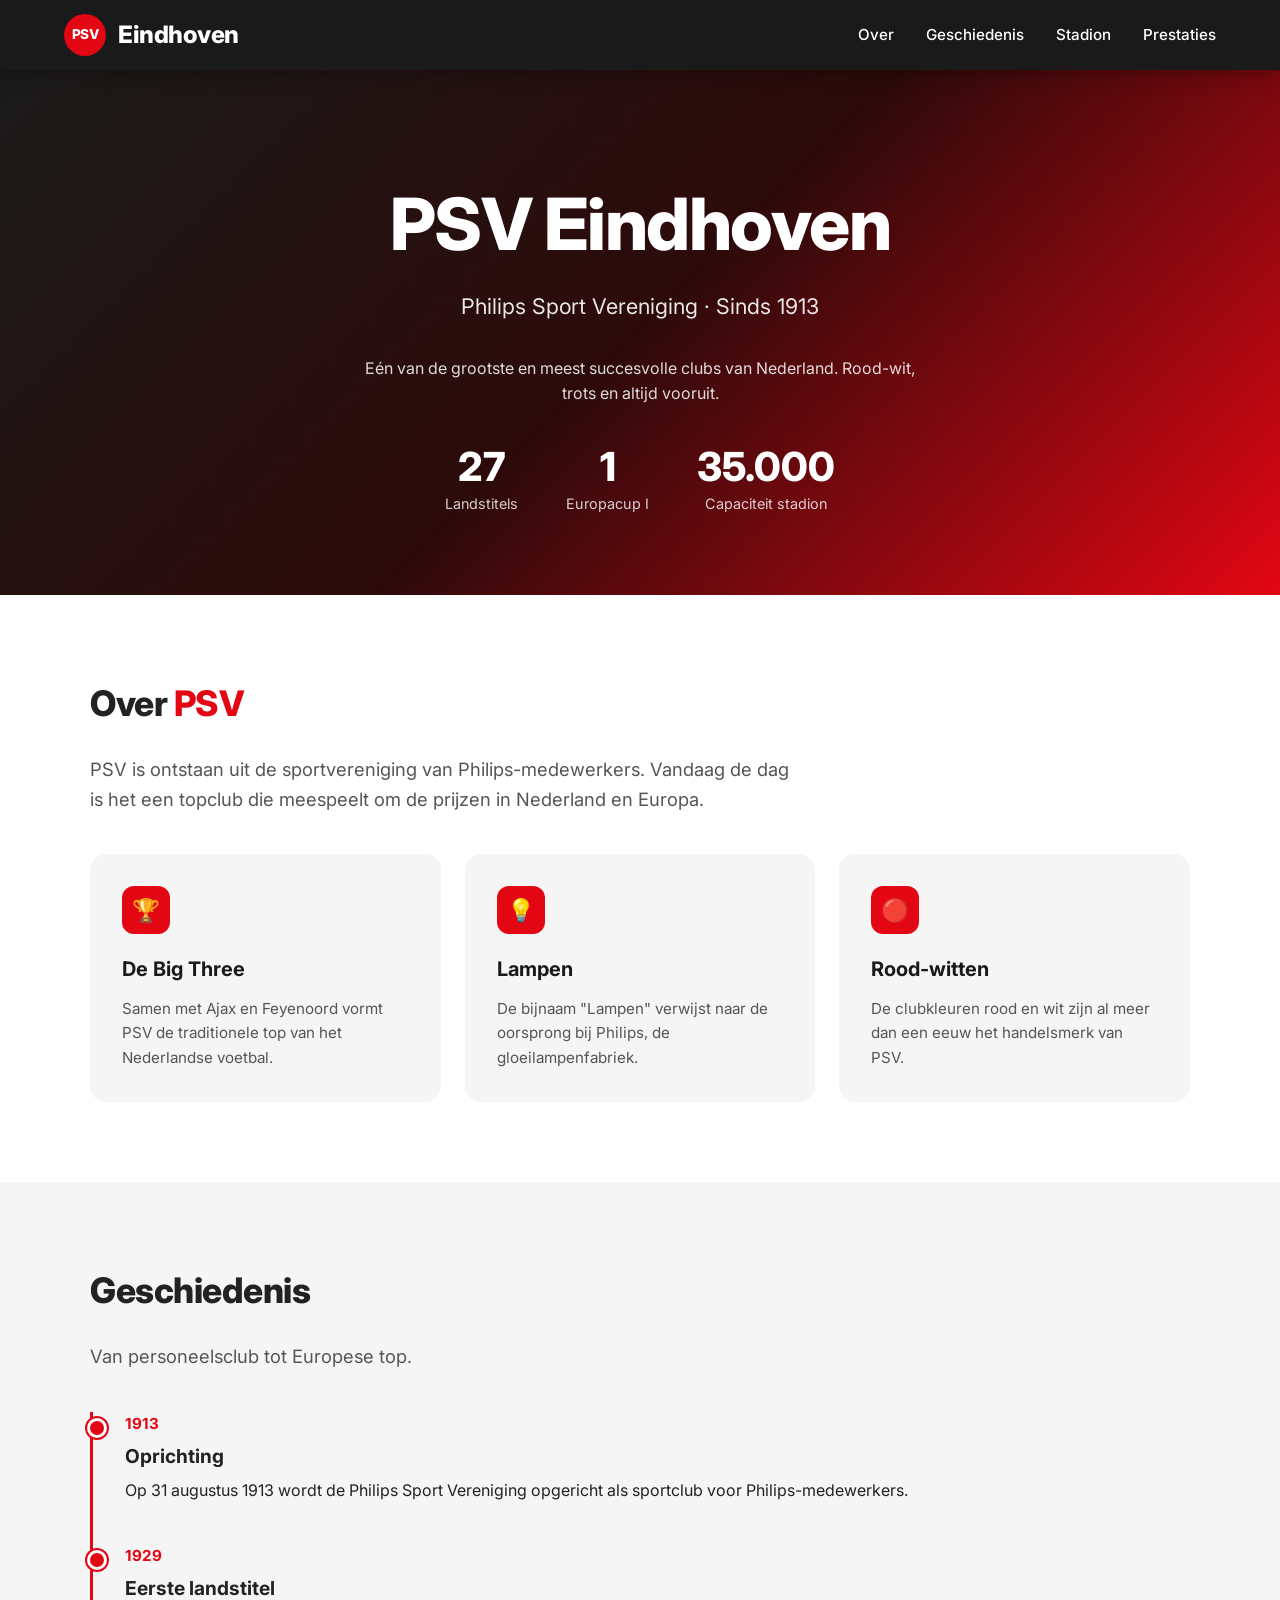
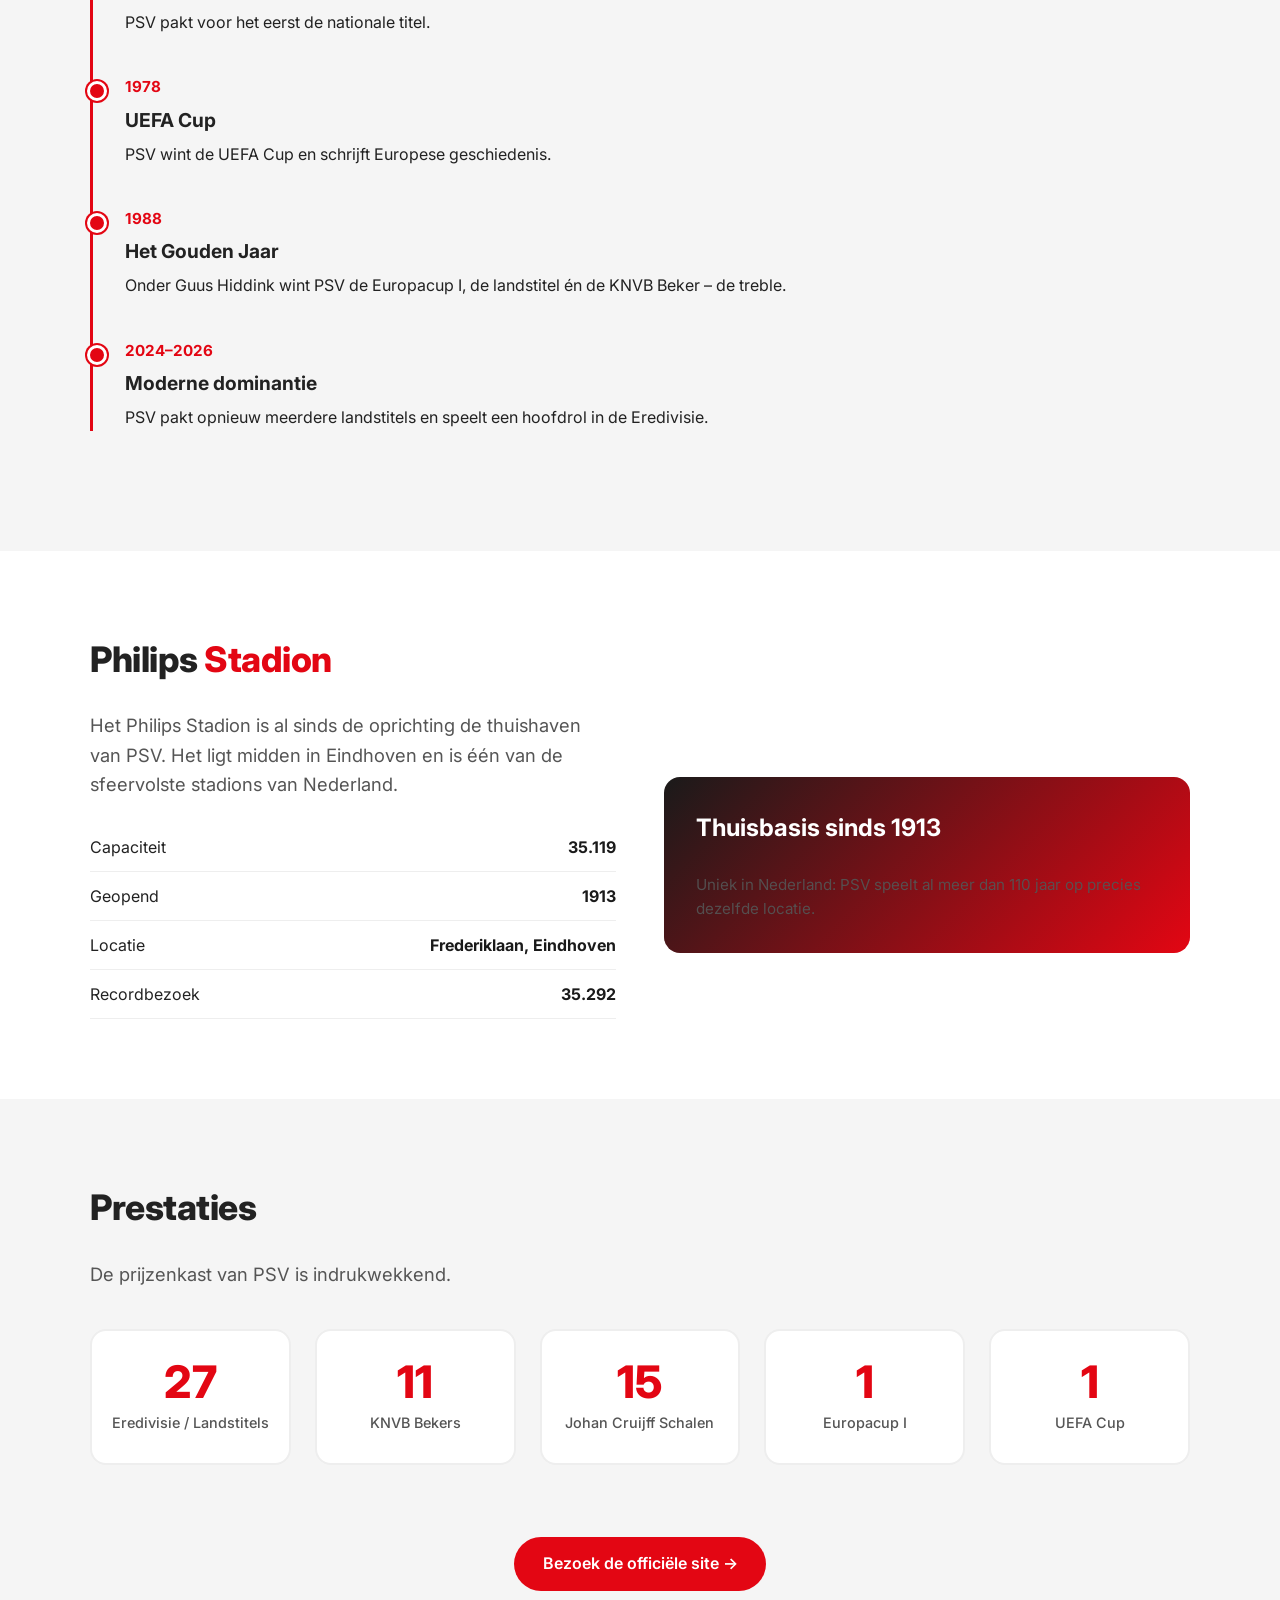
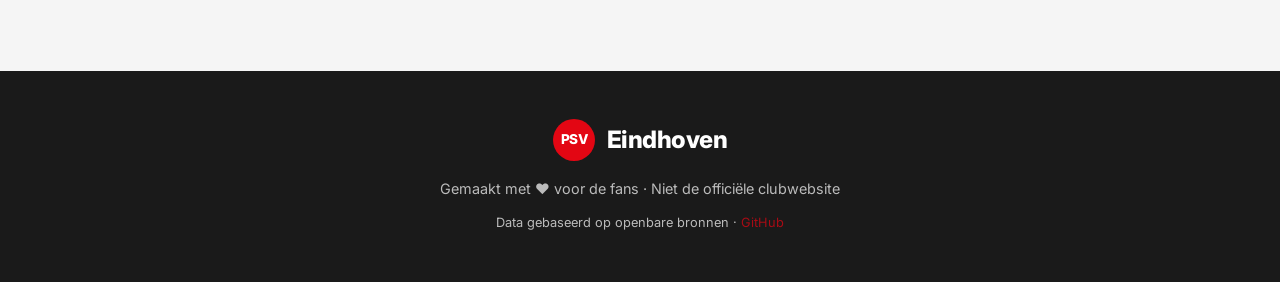
==== index.html @ fe1487d4 "Initial commit: PSV Eindhoven website" ====
<!DOCTYPE html>
<html lang="nl">
<head>
  <meta charset="UTF-8">
  <meta name="viewport" content="width=device-width, initial-scale=1.0">
  <title>PSV Eindhoven – Philips Sport Vereniging</title>
  <meta name="description" content="Alles over PSV Eindhoven: geschiedenis, Philips Stadion, successen en meer.">
  <link rel="preconnect" href="https://fonts.googleapis.com">
  <link rel="preconnect" href="https://fonts.gstatic.com" crossorigin>
  <link href="https://fonts.googleapis.com/css2?family=Inter:wght@400;500;600;700;800&display=swap" rel="stylesheet">
  <style>
    :root {
      --psv-red: #E30613;
      --psv-dark: #1a1a1a;
      --psv-white: #ffffff;
      --psv-gray: #f5f5f5;
      --psv-text: #222;
    }

    * {
      margin: 0;
      padding: 0;
      box-sizing: border-box;
    }

    body {
      font-family: 'Inter', system-ui, -apple-system, sans-serif;
      color: var(--psv-text);
      line-height: 1.6;
      background: var(--psv-white);
    }

    /* Header */
    header {
      background: var(--psv-dark);
      color: white;
      position: sticky;
      top: 0;
      z-index: 100;
      box-shadow: 0 2px 20px rgba(0,0,0,0.3);
    }

    .nav-container {
      max-width: 1200px;
      margin: 0 auto;
      padding: 0 1.5rem;
      display: flex;
      align-items: center;
      justify-content: space-between;
      height: 70px;
    }

    .logo {
      display: flex;
      align-items: center;
      gap: 12px;
      font-weight: 800;
      font-size: 1.5rem;
      letter-spacing: -0.5px;
    }

    .logo-badge {
      background: var(--psv-red);
      width: 42px;
      height: 42px;
      border-radius: 50%;
      display: flex;
      align-items: center;
      justify-content: center;
      font-weight: 800;
      font-size: 0.85rem;
    }

    nav ul {
      display: flex;
      list-style: none;
      gap: 2rem;
    }

    nav a {
      color: white;
      text-decoration: none;
      font-weight: 500;
      font-size: 0.95rem;
      transition: color 0.2s;
    }

    nav a:hover {
      color: var(--psv-red);
    }

    /* Hero */
    .hero {
      background: linear-gradient(135deg, #1a1a1a 0%, #2d0a0a 50%, #E30613 100%);
      color: white;
      padding: 6rem 1.5rem 5rem;
      text-align: center;
      position: relative;
      overflow: hidden;
    }

    .hero::before {
      content: '';
      position: absolute;
      inset: 0;
      background: url('data:image/svg+xml,<svg xmlns="http://www.w3.org/2000/svg" viewBox="0 0 100 100"><circle cx="50" cy="50" r="40" fill="none" stroke="rgba(255,255,255,0.03)" stroke-width="0.5"/></svg>');
      background-size: 80px;
      opacity: 0.5;
    }

    .hero-content {
      position: relative;
      max-width: 800px;
      margin: 0 auto;
    }

    .hero h1 {
      font-size: clamp(2.8rem, 8vw, 4.5rem);
      font-weight: 800;
      letter-spacing: -1.5px;
      margin-bottom: 0.5rem;
    }

    .hero .subtitle {
      font-size: 1.35rem;
      opacity: 0.9;
      margin-bottom: 2rem;
      font-weight: 400;
    }

    .hero-stats {
      display: flex;
      justify-content: center;
      gap: 3rem;
      flex-wrap: wrap;
      margin-top: 2.5rem;
    }

    .stat {
      text-align: center;
    }

    .stat-number {
      font-size: 2.5rem;
      font-weight: 800;
      color: white;
      line-height: 1;
    }

    .stat-label {
      font-size: 0.9rem;
      opacity: 0.8;
      margin-top: 0.3rem;
    }

    /* Sections */
    section {
      padding: 5rem 1.5rem;
    }

    .container {
      max-width: 1100px;
      margin: 0 auto;
    }

    h2 {
      font-size: 2.2rem;
      font-weight: 800;
      margin-bottom: 1.5rem;
      letter-spacing: -0.5px;
    }

    h2 span {
      color: var(--psv-red);
    }

    .section-intro {
      font-size: 1.15rem;
      color: #555;
      max-width: 700px;
      margin-bottom: 2.5rem;
    }

    /* About cards */
    .cards {
      display: grid;
      grid-template-columns: repeat(auto-fit, minmax(280px, 1fr));
      gap: 1.5rem;
    }

    .card {
      background: var(--psv-gray);
      border-radius: 16px;
      padding: 2rem;
      transition: transform 0.2s, box-shadow 0.2s;
    }

    .card:hover {
      transform: translateY(-4px);
      box-shadow: 0 12px 30px rgba(0,0,0,0.08);
    }

    .card h3 {
      font-size: 1.25rem;
      margin-bottom: 0.75rem;
      color: var(--psv-dark);
    }

    .card p {
      color: #555;
      font-size: 0.95rem;
    }

    .card-icon {
      width: 48px;
      height: 48px;
      background: var(--psv-red);
      border-radius: 12px;
      display: flex;
      align-items: center;
      justify-content: center;
      margin-bottom: 1.2rem;
      color: white;
      font-size: 1.4rem;
    }

    /* History */
    .history {
      background: var(--psv-gray);
    }

    .timeline {
      position: relative;
      padding-left: 2rem;
      border-left: 3px solid var(--psv-red);
    }

    .timeline-item {
      margin-bottom: 2.5rem;
      position: relative;
    }

    .timeline-item::before {
      content: '';
      position: absolute;
      left: -2.4rem;
      top: 6px;
      width: 14px;
      height: 14px;
      background: var(--psv-red);
      border-radius: 50%;
      border: 3px solid white;
      box-shadow: 0 0 0 2px var(--psv-red);
    }

    .timeline-year {
      font-weight: 700;
      color: var(--psv-red);
      font-size: 0.95rem;
      margin-bottom: 0.3rem;
    }

    .timeline-item h3 {
      font-size: 1.2rem;
      margin-bottom: 0.4rem;
    }

    /* Stadium */
    .stadium-grid {
      display: grid;
      grid-template-columns: 1fr 1fr;
      gap: 3rem;
      align-items: center;
    }

    @media (max-width: 768px) {
      .stadium-grid {
        grid-template-columns: 1fr;
      }
      nav ul {
        display: none;
      }
    }

    .stadium-info li {
      list-style: none;
      padding: 0.7rem 0;
      border-bottom: 1px solid #eee;
      display: flex;
      justify-content: space-between;
    }

    .stadium-info li strong {
      color: var(--psv-dark);
    }

    /* Trophies */
    .trophies {
      display: grid;
      grid-template-columns: repeat(auto-fit, minmax(160px, 1fr));
      gap: 1.5rem;
      text-align: center;
    }

    .trophy {
      background: white;
      border: 2px solid #eee;
      border-radius: 16px;
      padding: 1.8rem 1rem;
    }

    .trophy-number {
      font-size: 2.8rem;
      font-weight: 800;
      color: var(--psv-red);
      line-height: 1;
    }

    .trophy-label {
      font-size: 0.9rem;
      color: #555;
      margin-top: 0.4rem;
      font-weight: 500;
    }

    /* Footer */
    footer {
      background: var(--psv-dark);
      color: white;
      padding: 3rem 1.5rem;
      text-align: center;
    }

    footer a {
      color: var(--psv-red);
      text-decoration: none;
    }

    footer p {
      opacity: 0.7;
      font-size: 0.9rem;
      margin-top: 0.5rem;
    }

    .cta {
      display: inline-block;
      background: var(--psv-red);
      color: white;
      padding: 0.9rem 1.8rem;
      border-radius: 50px;
      text-decoration: none;
      font-weight: 600;
      margin-top: 1.5rem;
      transition: background 0.2s, transform 0.2s;
    }

    .cta:hover {
      background: #c00510;
      transform: translateY(-2px);
    }
  </style>
</head>
<body>
  <header>
    <div class="nav-container">
      <div class="logo">
        <div class="logo-badge">PSV</div>
        <span>Eindhoven</span>
      </div>
      <nav>
        <ul>
          <li><a href="#over">Over</a></li>
          <li><a href="#geschiedenis">Geschiedenis</a></li>
          <li><a href="#stadion">Stadion</a></li>
          <li><a href="#prestaties">Prestaties</a></li>
        </ul>
      </nav>
    </div>
  </header>

  <section class="hero">
    <div class="hero-content">
      <h1>PSV Eindhoven</h1>
      <p class="subtitle">Philips Sport Vereniging · Sinds 1913</p>
      <p style="max-width: 560px; margin: 0 auto; opacity: 0.85;">
        Eén van de grootste en meest succesvolle clubs van Nederland. 
        Rood-wit, trots en altijd vooruit.
      </p>
      <div class="hero-stats">
        <div class="stat">
          <div class="stat-number">27</div>
          <div class="stat-label">Landstitels</div>
        </div>
        <div class="stat">
          <div class="stat-number">1</div>
          <div class="stat-label">Europacup I</div>
        </div>
        <div class="stat">
          <div class="stat-number">35.000</div>
          <div class="stat-label">Capaciteit stadion</div>
        </div>
      </div>
    </div>
  </section>

  <section id="over">
    <div class="container">
      <h2>Over <span>PSV</span></h2>
      <p class="section-intro">
        PSV is ontstaan uit de sportvereniging van Philips-medewerkers. 
        Vandaag de dag is het een topclub die meespeelt om de prijzen in Nederland en Europa.
      </p>
      <div class="cards">
        <div class="card">
          <div class="card-icon">🏆</div>
          <h3>De Big Three</h3>
          <p>Samen met Ajax en Feyenoord vormt PSV de traditionele top van het Nederlandse voetbal.</p>
        </div>
        <div class="card">
          <div class="card-icon">💡</div>
          <h3>Lampen</h3>
          <p>De bijnaam "Lampen" verwijst naar de oorsprong bij Philips, de gloeilampenfabriek.</p>
        </div>
        <div class="card">
          <div class="card-icon">🔴</div>
          <h3>Rood-witten</h3>
          <p>De clubkleuren rood en wit zijn al meer dan een eeuw het handelsmerk van PSV.</p>
        </div>
      </div>
    </div>
  </section>

  <section id="geschiedenis" class="history">
    <div class="container">
      <h2>Geschiedenis</h2>
      <p class="section-intro">Van personeelsclub tot Europese top.</p>
      <div class="timeline">
        <div class="timeline-item">
          <div class="timeline-year">1913</div>
          <h3>Oprichting</h3>
          <p>Op 31 augustus 1913 wordt de Philips Sport Vereniging opgericht als sportclub voor Philips-medewerkers.</p>
        </div>
        <div class="timeline-item">
          <div class="timeline-year">1929</div>
          <h3>Eerste landstitel</h3>
          <p>PSV pakt voor het eerst de nationale titel.</p>
        </div>
        <div class="timeline-item">
          <div class="timeline-year">1978</div>
          <h3>UEFA Cup</h3>
          <p>PSV wint de UEFA Cup en schrijft Europese geschiedenis.</p>
        </div>
        <div class="timeline-item">
          <div class="timeline-year">1988</div>
          <h3>Het Gouden Jaar</h3>
          <p>Onder Guus Hiddink wint PSV de Europacup I, de landstitel én de KNVB Beker – de treble.</p>
        </div>
        <div class="timeline-item">
          <div class="timeline-year">2024–2026</div>
          <h3>Moderne dominantie</h3>
          <p>PSV pakt opnieuw meerdere landstitels en speelt een hoofdrol in de Eredivisie.</p>
        </div>
      </div>
    </div>
  </section>

  <section id="stadion">
    <div class="container">
      <h2>Philips <span>Stadion</span></h2>
      <div class="stadium-grid">
        <div>
          <p class="section-intro" style="margin-bottom: 1.5rem;">
            Het Philips Stadion is al sinds de oprichting de thuishaven van PSV. 
            Het ligt midden in Eindhoven en is één van de sfeervolste stadions van Nederland.
          </p>
          <ul class="stadium-info">
            <li><span>Capaciteit</span> <strong>35.119</strong></li>
            <li><span>Geopend</span> <strong>1913</strong></li>
            <li><span>Locatie</span> <strong>Frederiklaan, Eindhoven</strong></li>
            <li><span>Recordbezoek</span> <strong>35.292</strong></li>
          </ul>
        </div>
        <div>
          <div class="card" style="background: linear-gradient(135deg, #1a1a1a, #E30613); color: white; height: 100%; display: flex; flex-direction: column; justify-content: center;">
            <h3 style="color: white; font-size: 1.5rem;">Thuisbasis sinds 1913</h3>
            <p style="opacity: 0.9; margin-top: 0.8rem;">
              Uniek in Nederland: PSV speelt al meer dan 110 jaar op precies dezelfde locatie.
            </p>
          </div>
        </div>
      </div>
    </div>
  </section>

  <section id="prestaties" style="background: var(--psv-gray);">
    <div class="container">
      <h2>Prestaties</h2>
      <p class="section-intro">De prijzenkast van PSV is indrukwekkend.</p>
      <div class="trophies">
        <div class="trophy">
          <div class="trophy-number">27</div>
          <div class="trophy-label">Eredivisie / Landstitels</div>
        </div>
        <div class="trophy">
          <div class="trophy-number">11</div>
          <div class="trophy-label">KNVB Bekers</div>
        </div>
        <div class="trophy">
          <div class="trophy-number">15</div>
          <div class="trophy-label">Johan Cruijff Schalen</div>
        </div>
        <div class="trophy">
          <div class="trophy-number">1</div>
          <div class="trophy-label">Europacup I</div>
        </div>
        <div class="trophy">
          <div class="trophy-number">1</div>
          <div class="trophy-label">UEFA Cup</div>
        </div>
      </div>
      <div style="text-align: center; margin-top: 3rem;">
        <a href="https://www.psv.nl" target="_blank" rel="noopener" class="cta">Bezoek de officiële site →</a>
      </div>
    </div>
  </section>

  <footer>
    <div class="container">
      <div class="logo" style="justify-content: center; margin-bottom: 1rem;">
        <div class="logo-badge">PSV</div>
        <span>Eindhoven</span>
      </div>
      <p>Gemaakt met ❤️ voor de fans · Niet de officiële clubwebsite</p>
      <p style="margin-top: 0.8rem; font-size: 0.8rem;">
        Data gebaseerd op openbare bronnen · <a href="https://github.com/lauravangaalen/psv">GitHub</a>
      </p>
    </div>
  </footer>
</body>
</html>
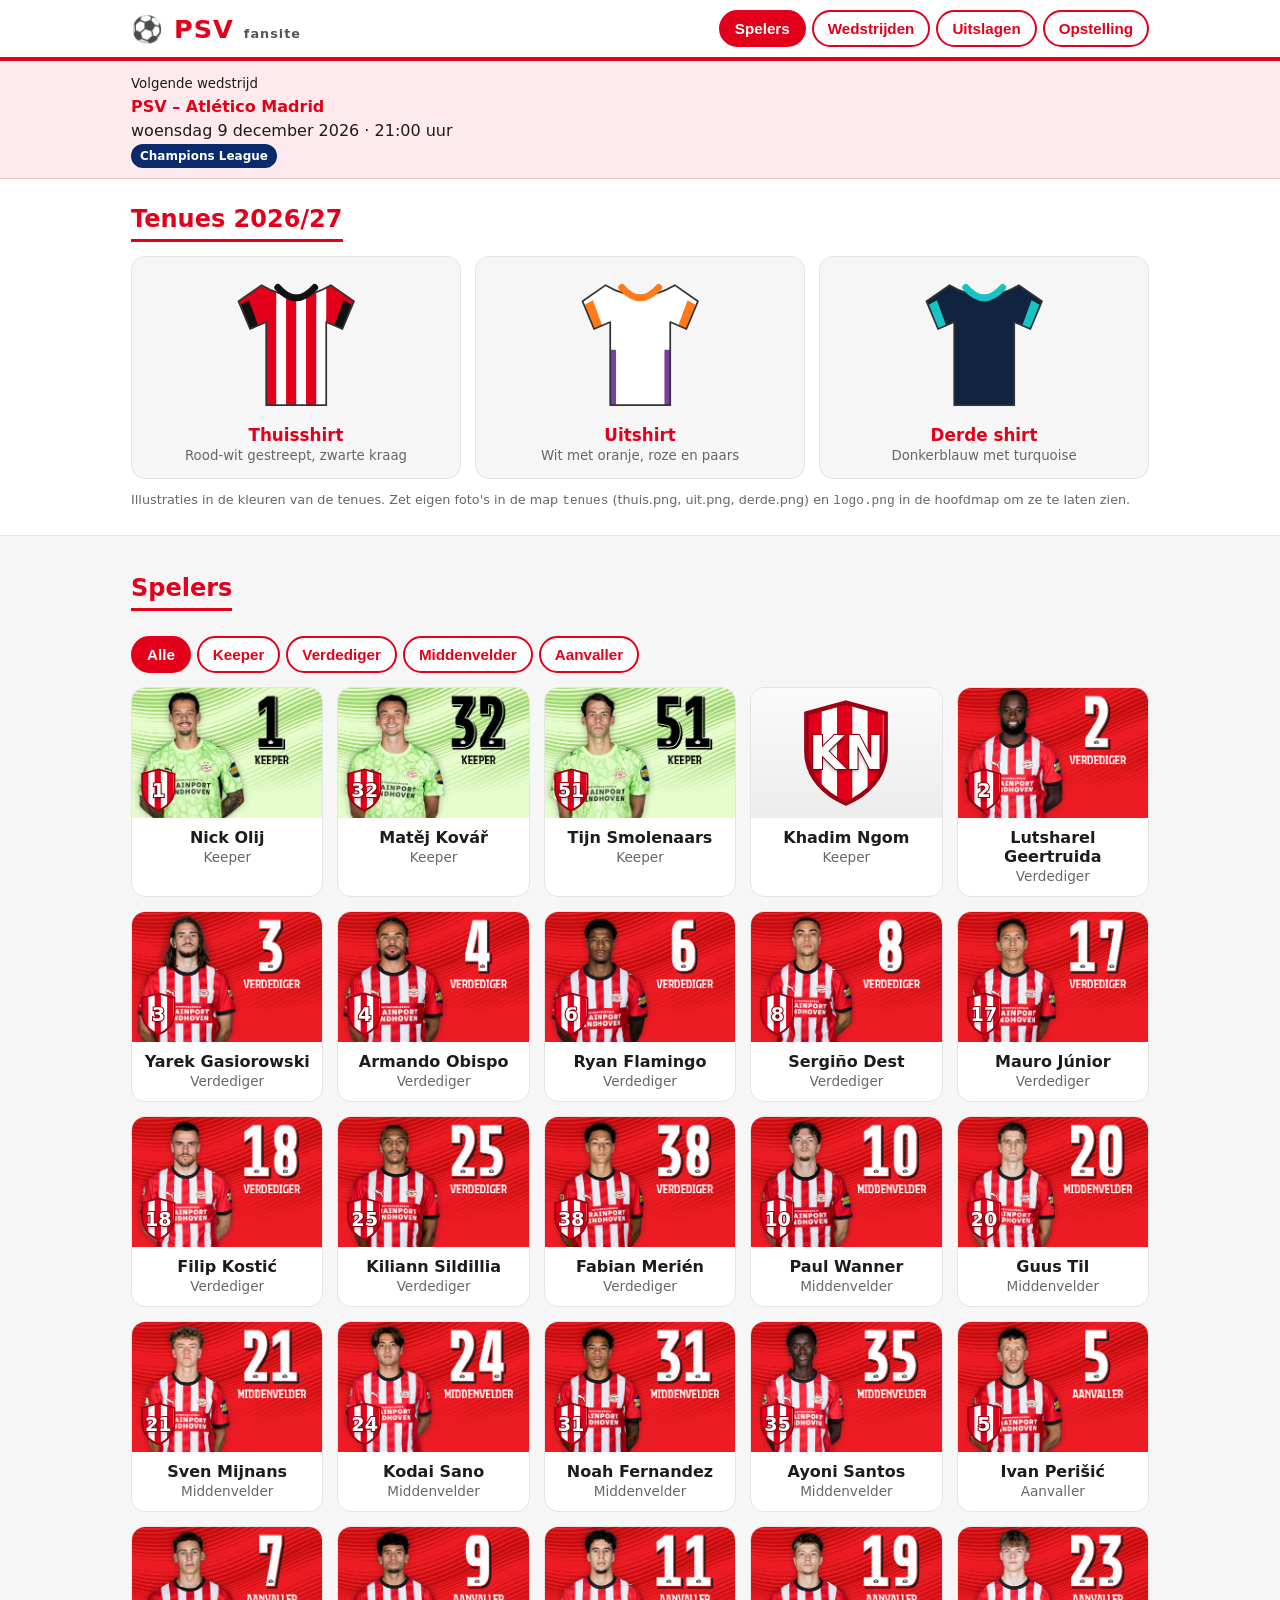
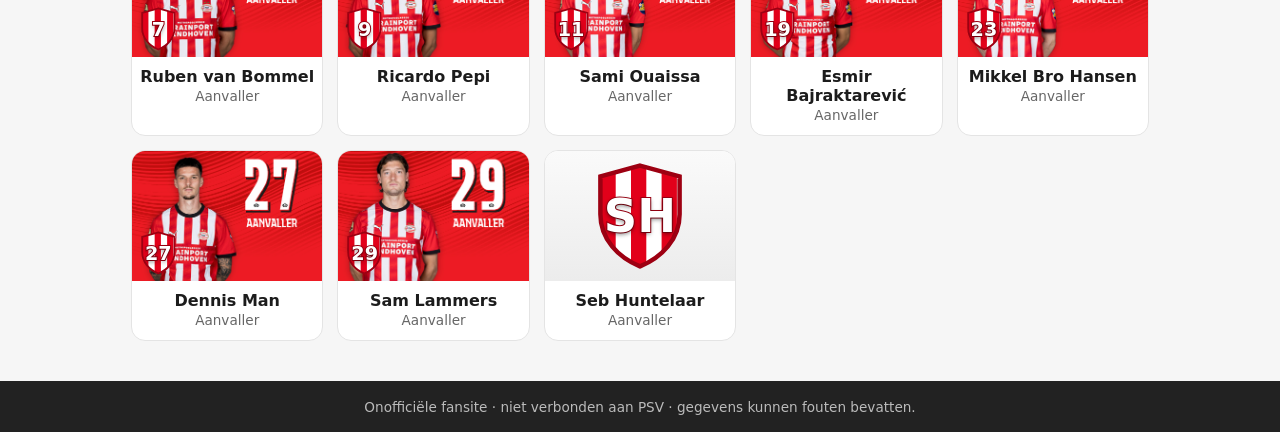
==== commit 810a6df7: "Add files via upload" ====
--- a/index.html
+++ b/index.html
@@ -2,539 +2,72 @@
 <html lang="nl">
 <head>
   <meta charset="UTF-8">
-  <meta name="viewport" content="width=device-width, initial-scale=1.0">
-  <title>PSV Eindhoven – Philips Sport Vereniging</title>
-  <meta name="description" content="Alles over PSV Eindhoven: geschiedenis, Philips Stadion, successen en meer.">
-  <link rel="preconnect" href="https://fonts.googleapis.com">
-  <link rel="preconnect" href="https://fonts.gstatic.com" crossorigin>
-  <link href="https://fonts.googleapis.com/css2?family=Inter:wght@400;500;600;700;800&display=swap" rel="stylesheet">
-  <style>
-    :root {
-      --psv-red: #E30613;
-      --psv-dark: #1a1a1a;
-      --psv-white: #ffffff;
-      --psv-gray: #f5f5f5;
-      --psv-text: #222;
-    }
-
-    * {
-      margin: 0;
-      padding: 0;
-      box-sizing: border-box;
-    }
-
-    body {
-      font-family: 'Inter', system-ui, -apple-system, sans-serif;
-      color: var(--psv-text);
-      line-height: 1.6;
-      background: var(--psv-white);
-    }
-
-    /* Header */
-    header {
-      background: var(--psv-dark);
-      color: white;
-      position: sticky;
-      top: 0;
-      z-index: 100;
-      box-shadow: 0 2px 20px rgba(0,0,0,0.3);
-    }
-
-    .nav-container {
-      max-width: 1200px;
-      margin: 0 auto;
-      padding: 0 1.5rem;
-      display: flex;
-      align-items: center;
-      justify-content: space-between;
-      height: 70px;
-    }
-
-    .logo {
-      display: flex;
-      align-items: center;
-      gap: 12px;
-      font-weight: 800;
-      font-size: 1.5rem;
-      letter-spacing: -0.5px;
-    }
-
-    .logo-badge {
-      background: var(--psv-red);
-      width: 42px;
-      height: 42px;
-      border-radius: 50%;
-      display: flex;
-      align-items: center;
-      justify-content: center;
-      font-weight: 800;
-      font-size: 0.85rem;
-    }
-
-    nav ul {
-      display: flex;
-      list-style: none;
-      gap: 2rem;
-    }
-
-    nav a {
-      color: white;
-      text-decoration: none;
-      font-weight: 500;
-      font-size: 0.95rem;
-      transition: color 0.2s;
-    }
-
-    nav a:hover {
-      color: var(--psv-red);
-    }
-
-    /* Hero */
-    .hero {
-      background: linear-gradient(135deg, #1a1a1a 0%, #2d0a0a 50%, #E30613 100%);
-      color: white;
-      padding: 6rem 1.5rem 5rem;
-      text-align: center;
-      position: relative;
-      overflow: hidden;
-    }
-
-    .hero::before {
-      content: '';
-      position: absolute;
-      inset: 0;
-      background: url('data:image/svg+xml,<svg xmlns="http://www.w3.org/2000/svg" viewBox="0 0 100 100"><circle cx="50" cy="50" r="40" fill="none" stroke="rgba(255,255,255,0.03)" stroke-width="0.5"/></svg>');
-      background-size: 80px;
-      opacity: 0.5;
-    }
-
-    .hero-content {
-      position: relative;
-      max-width: 800px;
-      margin: 0 auto;
-    }
-
-    .hero h1 {
-      font-size: clamp(2.8rem, 8vw, 4.5rem);
-      font-weight: 800;
-      letter-spacing: -1.5px;
-      margin-bottom: 0.5rem;
-    }
-
-    .hero .subtitle {
-      font-size: 1.35rem;
-      opacity: 0.9;
-      margin-bottom: 2rem;
-      font-weight: 400;
-    }
-
-    .hero-stats {
-      display: flex;
-      justify-content: center;
-      gap: 3rem;
-      flex-wrap: wrap;
-      margin-top: 2.5rem;
-    }
-
-    .stat {
-      text-align: center;
-    }
-
-    .stat-number {
-      font-size: 2.5rem;
-      font-weight: 800;
-      color: white;
-      line-height: 1;
-    }
-
-    .stat-label {
-      font-size: 0.9rem;
-      opacity: 0.8;
-      margin-top: 0.3rem;
-    }
-
-    /* Sections */
-    section {
-      padding: 5rem 1.5rem;
-    }
-
-    .container {
-      max-width: 1100px;
-      margin: 0 auto;
-    }
-
-    h2 {
-      font-size: 2.2rem;
-      font-weight: 800;
-      margin-bottom: 1.5rem;
-      letter-spacing: -0.5px;
-    }
-
-    h2 span {
-      color: var(--psv-red);
-    }
-
-    .section-intro {
-      font-size: 1.15rem;
-      color: #555;
-      max-width: 700px;
-      margin-bottom: 2.5rem;
-    }
-
-    /* About cards */
-    .cards {
-      display: grid;
-      grid-template-columns: repeat(auto-fit, minmax(280px, 1fr));
-      gap: 1.5rem;
-    }
-
-    .card {
-      background: var(--psv-gray);
-      border-radius: 16px;
-      padding: 2rem;
-      transition: transform 0.2s, box-shadow 0.2s;
-    }
-
-    .card:hover {
-      transform: translateY(-4px);
-      box-shadow: 0 12px 30px rgba(0,0,0,0.08);
-    }
-
-    .card h3 {
-      font-size: 1.25rem;
-      margin-bottom: 0.75rem;
-      color: var(--psv-dark);
-    }
-
-    .card p {
-      color: #555;
-      font-size: 0.95rem;
-    }
-
-    .card-icon {
-      width: 48px;
-      height: 48px;
-      background: var(--psv-red);
-      border-radius: 12px;
-      display: flex;
-      align-items: center;
-      justify-content: center;
-      margin-bottom: 1.2rem;
-      color: white;
-      font-size: 1.4rem;
-    }
-
-    /* History */
-    .history {
-      background: var(--psv-gray);
-    }
-
-    .timeline {
-      position: relative;
-      padding-left: 2rem;
-      border-left: 3px solid var(--psv-red);
-    }
-
-    .timeline-item {
-      margin-bottom: 2.5rem;
-      position: relative;
-    }
-
-    .timeline-item::before {
-      content: '';
-      position: absolute;
-      left: -2.4rem;
-      top: 6px;
-      width: 14px;
-      height: 14px;
-      background: var(--psv-red);
-      border-radius: 50%;
-      border: 3px solid white;
-      box-shadow: 0 0 0 2px var(--psv-red);
-    }
-
-    .timeline-year {
-      font-weight: 700;
-      color: var(--psv-red);
-      font-size: 0.95rem;
-      margin-bottom: 0.3rem;
-    }
-
-    .timeline-item h3 {
-      font-size: 1.2rem;
-      margin-bottom: 0.4rem;
-    }
-
-    /* Stadium */
-    .stadium-grid {
-      display: grid;
-      grid-template-columns: 1fr 1fr;
-      gap: 3rem;
-      align-items: center;
-    }
-
-    @media (max-width: 768px) {
-      .stadium-grid {
-        grid-template-columns: 1fr;
-      }
-      nav ul {
-        display: none;
-      }
-    }
-
-    .stadium-info li {
-      list-style: none;
-      padding: 0.7rem 0;
-      border-bottom: 1px solid #eee;
-      display: flex;
-      justify-content: space-between;
-    }
-
-    .stadium-info li strong {
-      color: var(--psv-dark);
-    }
-
-    /* Trophies */
-    .trophies {
-      display: grid;
-      grid-template-columns: repeat(auto-fit, minmax(160px, 1fr));
-      gap: 1.5rem;
-      text-align: center;
-    }
-
-    .trophy {
-      background: white;
-      border: 2px solid #eee;
-      border-radius: 16px;
-      padding: 1.8rem 1rem;
-    }
-
-    .trophy-number {
-      font-size: 2.8rem;
-      font-weight: 800;
-      color: var(--psv-red);
-      line-height: 1;
-    }
-
-    .trophy-label {
-      font-size: 0.9rem;
-      color: #555;
-      margin-top: 0.4rem;
-      font-weight: 500;
-    }
-
-    /* Footer */
-    footer {
-      background: var(--psv-dark);
-      color: white;
-      padding: 3rem 1.5rem;
-      text-align: center;
-    }
-
-    footer a {
-      color: var(--psv-red);
-      text-decoration: none;
-    }
-
-    footer p {
-      opacity: 0.7;
-      font-size: 0.9rem;
-      margin-top: 0.5rem;
-    }
-
-    .cta {
-      display: inline-block;
-      background: var(--psv-red);
-      color: white;
-      padding: 0.9rem 1.8rem;
-      border-radius: 50px;
-      text-decoration: none;
-      font-weight: 600;
-      margin-top: 1.5rem;
-      transition: background 0.2s, transform 0.2s;
-    }
-
-    .cta:hover {
-      background: #c00510;
-      transform: translateY(-2px);
-    }
-  </style>
+  <meta name="viewport" content="width=device-width, initial-scale=1">
+  <title>PSV Fansite</title>
+  <meta name="description" content="Een fansite over PSV: spelers, wedstrijden, uitslagen en opstelling.">
+  <link rel="stylesheet" href="style.css">
 </head>
 <body>
-  <header>
-    <div class="nav-container">
-      <div class="logo">
-        <div class="logo-badge">PSV</div>
-        <span>Eindhoven</span>
-      </div>
-      <nav>
-        <ul>
-          <li><a href="#over">Over</a></li>
-          <li><a href="#geschiedenis">Geschiedenis</a></li>
-          <li><a href="#stadion">Stadion</a></li>
-          <li><a href="#prestaties">Prestaties</a></li>
-        </ul>
+  <header class="top">
+    <div class="wrap top-in">
+      <div class="logo"><span class="ball">⚽</span> PSV <small>fansite</small></div>
+      <nav id="nav">
+        <button data-tab="spelers" class="active">Spelers</button>
+        <button data-tab="wedstrijden">Wedstrijden</button>
+        <button data-tab="uitslagen">Uitslagen</button>
+        <button data-tab="opstelling">Opstelling</button>
       </nav>
     </div>
   </header>
 
-  <section class="hero">
-    <div class="hero-content">
-      <h1>PSV Eindhoven</h1>
-      <p class="subtitle">Philips Sport Vereniging · Sinds 1913</p>
-      <p style="max-width: 560px; margin: 0 auto; opacity: 0.85;">
-        Eén van de grootste en meest succesvolle clubs van Nederland. 
-        Rood-wit, trots en altijd vooruit.
-      </p>
-      <div class="hero-stats">
-        <div class="stat">
-          <div class="stat-number">27</div>
-          <div class="stat-label">Landstitels</div>
-        </div>
-        <div class="stat">
-          <div class="stat-number">1</div>
-          <div class="stat-label">Europacup I</div>
-        </div>
-        <div class="stat">
-          <div class="stat-number">35.000</div>
-          <div class="stat-label">Capaciteit stadion</div>
-        </div>
-      </div>
+  <section class="next-strip"><div class="wrap"><div id="next" class="next"></div></div></section>
+
+  <section class="kits">
+    <div class="wrap">
+      <div class="kits-head"><img class="club-logo" src="logo.png" alt="" onerror="this.remove()"><h2>Tenues 2026/27</h2></div>
+      <div class="kit-grid" id="kitGrid"></div>
+      <p class="muted small">Illustraties in de kleuren van de tenues. Zet eigen foto's in de map <code>tenues</code> (thuis.png, uit.png, derde.png) en <code>logo.png</code> in de hoofdmap om ze te laten zien.</p>
     </div>
   </section>
 
-  <section id="over">
-    <div class="container">
-      <h2>Over <span>PSV</span></h2>
-      <p class="section-intro">
-        PSV is ontstaan uit de sportvereniging van Philips-medewerkers. 
-        Vandaag de dag is het een topclub die meespeelt om de prijzen in Nederland en Europa.
-      </p>
-      <div class="cards">
-        <div class="card">
-          <div class="card-icon">🏆</div>
-          <h3>De Big Three</h3>
-          <p>Samen met Ajax en Feyenoord vormt PSV de traditionele top van het Nederlandse voetbal.</p>
-        </div>
-        <div class="card">
-          <div class="card-icon">💡</div>
-          <h3>Lampen</h3>
-          <p>De bijnaam "Lampen" verwijst naar de oorsprong bij Philips, de gloeilampenfabriek.</p>
-        </div>
-        <div class="card">
-          <div class="card-icon">🔴</div>
-          <h3>Rood-witten</h3>
-          <p>De clubkleuren rood en wit zijn al meer dan een eeuw het handelsmerk van PSV.</p>
-        </div>
-      </div>
+  <main class="wrap">
+    <section id="spelers" class="tab active">
+      <h2>Spelers</h2>
+      <div class="filters" id="posFilter"></div>
+      <div class="grid" id="spelerGrid"></div>
+    </section>
+
+    <section id="wedstrijden" class="tab">
+      <h2>Aankomende wedstrijden</h2>
+      <div id="programma" class="list"></div>
+    </section>
+
+    <section id="uitslagen" class="tab">
+      <h2>Uitslagen</h2>
+      <div class="filters" id="seizoenFilter"></div>
+      <div id="uitslagStats" class="stats"></div>
+      <div id="uitslagen-lijst" class="list"></div>
+    </section>
+
+    <section id="opstelling" class="tab">
+      <h2>Opstelling</h2>
+      <p id="opsInfo" class="muted"></p>
+      <div class="pitch" id="pitch"></div>
+    </section>
+  </main>
+
+  <div id="modal" class="modal" hidden>
+    <div class="card" role="dialog" aria-modal="true">
+      <button class="close" id="closeModal" aria-label="Sluiten">×</button>
+      <div id="modalBody"></div>
     </div>
-  </section>
-
-  <section id="geschiedenis" class="history">
-    <div class="container">
-      <h2>Geschiedenis</h2>
-      <p class="section-intro">Van personeelsclub tot Europese top.</p>
-      <div class="timeline">
-        <div class="timeline-item">
-          <div class="timeline-year">1913</div>
-          <h3>Oprichting</h3>
-          <p>Op 31 augustus 1913 wordt de Philips Sport Vereniging opgericht als sportclub voor Philips-medewerkers.</p>
-        </div>
-        <div class="timeline-item">
-          <div class="timeline-year">1929</div>
-          <h3>Eerste landstitel</h3>
-          <p>PSV pakt voor het eerst de nationale titel.</p>
-        </div>
-        <div class="timeline-item">
-          <div class="timeline-year">1978</div>
-          <h3>UEFA Cup</h3>
-          <p>PSV wint de UEFA Cup en schrijft Europese geschiedenis.</p>
-        </div>
-        <div class="timeline-item">
-          <div class="timeline-year">1988</div>
-          <h3>Het Gouden Jaar</h3>
-          <p>Onder Guus Hiddink wint PSV de Europacup I, de landstitel én de KNVB Beker – de treble.</p>
-        </div>
-        <div class="timeline-item">
-          <div class="timeline-year">2024–2026</div>
-          <h3>Moderne dominantie</h3>
-          <p>PSV pakt opnieuw meerdere landstitels en speelt een hoofdrol in de Eredivisie.</p>
-        </div>
-      </div>
-    </div>
-  </section>
-
-  <section id="stadion">
-    <div class="container">
-      <h2>Philips <span>Stadion</span></h2>
-      <div class="stadium-grid">
-        <div>
-          <p class="section-intro" style="margin-bottom: 1.5rem;">
-            Het Philips Stadion is al sinds de oprichting de thuishaven van PSV. 
-            Het ligt midden in Eindhoven en is één van de sfeervolste stadions van Nederland.
-          </p>
-          <ul class="stadium-info">
-            <li><span>Capaciteit</span> <strong>35.119</strong></li>
-            <li><span>Geopend</span> <strong>1913</strong></li>
-            <li><span>Locatie</span> <strong>Frederiklaan, Eindhoven</strong></li>
-            <li><span>Recordbezoek</span> <strong>35.292</strong></li>
-          </ul>
-        </div>
-        <div>
-          <div class="card" style="background: linear-gradient(135deg, #1a1a1a, #E30613); color: white; height: 100%; display: flex; flex-direction: column; justify-content: center;">
-            <h3 style="color: white; font-size: 1.5rem;">Thuisbasis sinds 1913</h3>
-            <p style="opacity: 0.9; margin-top: 0.8rem;">
-              Uniek in Nederland: PSV speelt al meer dan 110 jaar op precies dezelfde locatie.
-            </p>
-          </div>
-        </div>
-      </div>
-    </div>
-  </section>
-
-  <section id="prestaties" style="background: var(--psv-gray);">
-    <div class="container">
-      <h2>Prestaties</h2>
-      <p class="section-intro">De prijzenkast van PSV is indrukwekkend.</p>
-      <div class="trophies">
-        <div class="trophy">
-          <div class="trophy-number">27</div>
-          <div class="trophy-label">Eredivisie / Landstitels</div>
-        </div>
-        <div class="trophy">
-          <div class="trophy-number">11</div>
-          <div class="trophy-label">KNVB Bekers</div>
-        </div>
-        <div class="trophy">
-          <div class="trophy-number">15</div>
-          <div class="trophy-label">Johan Cruijff Schalen</div>
-        </div>
-        <div class="trophy">
-          <div class="trophy-number">1</div>
-          <div class="trophy-label">Europacup I</div>
-        </div>
-        <div class="trophy">
-          <div class="trophy-number">1</div>
-          <div class="trophy-label">UEFA Cup</div>
-        </div>
-      </div>
-      <div style="text-align: center; margin-top: 3rem;">
-        <a href="https://www.psv.nl" target="_blank" rel="noopener" class="cta">Bezoek de officiële site →</a>
-      </div>
-    </div>
-  </section>
+  </div>
 
   <footer>
-    <div class="container">
-      <div class="logo" style="justify-content: center; margin-bottom: 1rem;">
-        <div class="logo-badge">PSV</div>
-        <span>Eindhoven</span>
-      </div>
-      <p>Gemaakt met ❤️ voor de fans · Niet de officiële clubwebsite</p>
-      <p style="margin-top: 0.8rem; font-size: 0.8rem;">
-        Data gebaseerd op openbare bronnen · <a href="https://github.com/lauravangaalen/psv">GitHub</a>
-      </p>
-    </div>
+    <div class="wrap">Onofficiële fansite · niet verbonden aan PSV · gegevens kunnen fouten bevatten.</div>
   </footer>
+
+  <script src="data.js"></script>
+  <script src="app.js"></script>
 </body>
-</html>+</html>
--- a/style.css
+++ b/style.css
@@ -0,0 +1,76 @@
+:root{--red:#e2001a;--dark:#9d0012;--ink:#1c1c1c;--bg:#f6f6f6;--line:#e4e4e4}
+*{box-sizing:border-box}
+body{margin:0;font-family:system-ui,-apple-system,"Segoe UI",Roboto,sans-serif;color:var(--ink);background:var(--bg)}
+.wrap{max-width:1050px;margin:0 auto;padding:0 16px}
+.top{background:#fff;border-bottom:4px solid var(--red);position:sticky;top:0;z-index:5}
+.top-in{display:flex;align-items:center;justify-content:space-between;flex-wrap:wrap;gap:8px;padding-top:10px;padding-bottom:10px}
+.logo{font-weight:900;font-size:1.6rem;color:var(--red);letter-spacing:1px}
+.logo small{font-size:.8rem;color:#555;font-weight:600}
+nav{display:flex;gap:6px;flex-wrap:wrap}
+nav button,.filters button{border:2px solid var(--red);background:#fff;color:var(--red);font-weight:700;padding:8px 14px;border-radius:999px;cursor:pointer;font-size:.95rem}
+nav button.active,.filters button.active,nav button:hover,.filters button:hover{background:var(--red);color:#fff}
+.next-strip{background:#fdeaec;border-bottom:1px solid #f3c4ca;padding:10px 0}
+.next{color:var(--ink);line-height:1.5}
+.next b{color:var(--red)}
+.tab{display:none;padding:18px 0 40px}.tab.active{display:block}
+h2{color:var(--red);border-bottom:3px solid var(--red);padding-bottom:6px;display:inline-block}
+.filters{display:flex;gap:6px;flex-wrap:wrap;margin:6px 0 14px}
+.grid{display:grid;grid-template-columns:repeat(auto-fill,minmax(160px,1fr));gap:14px}
+.player{background:#fff;border-radius:14px;overflow:hidden;cursor:pointer;border:1px solid var(--line);transition:transform .15s,box-shadow .15s;text-align:center}
+.player:hover,.player:focus{transform:translateY(-4px);box-shadow:0 8px 18px rgba(0,0,0,.15);outline:none}
+.photo{height:130px;display:flex;align-items:center;justify-content:center;background:linear-gradient(#fafafa,#ececec)}
+.shield-wrap{position:relative;height:108px;aspect-ratio:100/120;display:flex;align-items:center;justify-content:center}
+.shield,.logo-img{position:absolute;inset:0;width:100%;height:100%;object-fit:contain}
+.logo-img{opacity:.9}
+.has-logo .shield{display:none}
+.shield-nr{position:relative;font-weight:900;font-size:2.9rem;color:#fff;-webkit-text-stroke:2px #9d0012;paint-order:stroke fill;text-shadow:0 2px 4px rgba(0,0,0,.45)}
+.player .nm{padding:10px 8px 2px;font-weight:700}
+.player .ps{padding:0 8px 12px;font-size:.85rem;color:#666}
+.list{display:flex;flex-direction:column;gap:10px}
+.match{background:#fff;border:1px solid var(--line);border-left:6px solid var(--red);border-radius:12px;padding:12px 16px;display:grid;grid-template-columns:120px 1fr auto;gap:12px;align-items:center}
+.match .d{font-weight:700}
+.match .d small{display:block;color:#666;font-weight:400}
+.match .t{font-size:1.05rem}
+.badge{display:inline-block;font-size:.75rem;padding:3px 9px;border-radius:999px;background:#222;color:#fff;font-weight:700}
+.badge.cl{background:#0b2a6b}.badge.bk{background:#b07a00}.badge.er{background:var(--red)}
+.res{font-weight:900;font-size:1.2rem;min-width:70px;text-align:center;padding:6px 10px;border-radius:8px;color:#fff}
+.res.w{background:#1f9d3a}.res.g{background:#888}.res.v{background:#c0392b}
+.stats{display:flex;gap:10px;flex-wrap:wrap;margin-bottom:14px}
+.stat{background:#fff;border:1px solid var(--line);padding:8px 14px;border-radius:10px;font-weight:700}
+.muted{color:#666}
+.pitch{position:relative;width:100%;max-width:520px;aspect-ratio:2/3;margin:10px auto;border-radius:12px;background:repeating-linear-gradient(0deg,#2e8b3a 0 10%,#339640 10% 20%);border:4px solid #fff;outline:2px solid #1d6b28}
+.pitch::before{content:"";position:absolute;left:0;right:0;top:50%;border-top:3px solid rgba(255,255,255,.8)}
+.pitch::after{content:"";position:absolute;left:50%;top:50%;width:90px;height:90px;border:3px solid rgba(255,255,255,.8);border-radius:50%;transform:translate(-50%,-50%)}
+.pl{position:absolute;transform:translate(-50%,-50%);text-align:center;cursor:pointer;z-index:2}
+.pl .shirt{width:44px;height:44px;border-radius:50%;background:var(--red);color:#fff;font-weight:900;display:flex;align-items:center;justify-content:center;border:3px solid #fff;margin:0 auto;box-shadow:0 2px 6px rgba(0,0,0,.4)}
+.pl span.n{display:block;color:#fff;font-size:.78rem;font-weight:700;text-shadow:0 1px 3px #000;margin-top:2px}
+.modal{position:fixed;inset:0;background:rgba(0,0,0,.6);display:flex;align-items:center;justify-content:center;padding:16px;z-index:20}
+.modal[hidden]{display:none}
+.card{background:#fff;border-radius:16px;max-width:380px;width:100%;overflow:hidden;position:relative}
+.card .photo{height:190px}.card .shield-wrap{height:165px}.card .shield-nr{font-size:4.4rem}
+.card .body{padding:16px 20px 22px}
+.card h3{margin:0 0 8px;color:var(--red);font-size:1.5rem}
+.card dl{display:grid;grid-template-columns:auto 1fr;gap:6px 14px;margin:0}
+.card dt{color:#666}.card dd{margin:0;font-weight:700}
+.close{position:absolute;top:8px;right:10px;border:0;background:#fff;border-radius:50%;width:34px;height:34px;font-size:1.5rem;cursor:pointer;z-index:3}
+footer{background:#222;color:#bbb;padding:18px 0;font-size:.85rem;text-align:center}
+@media(max-width:600px){.match{grid-template-columns:1fr auto}.match .d{grid-column:1/-1}.hero h1{font-size:2rem}}
+
+.kits{background:#fff;border-bottom:1px solid var(--line);padding:18px 0 14px}
+.kits-head{display:flex;align-items:center;gap:12px}
+.kits-head h2{margin:8px 0 14px}
+.club-logo{height:48px;width:auto}
+.kit-grid{display:grid;grid-template-columns:repeat(3,1fr);gap:14px}
+.kit{background:var(--bg);border:1px solid var(--line);border-radius:14px;text-align:center;padding:12px 8px 14px}
+.kit .art{height:150px;display:flex;align-items:center;justify-content:center}
+.kit .art svg,.kit .art img{max-height:100%;max-width:100%;height:150px;width:auto}
+.kit b{display:block;margin-top:6px;color:var(--red);font-size:1.05rem}
+.kit small{color:#666}
+.small{font-size:.8rem}
+@media(max-width:600px){.kit-grid{gap:8px}.kit .art,.kit .art svg,.kit .art img{height:100px}.kit small{display:none}}
+
+.photo{position:relative}
+.spelerfoto{position:absolute;inset:0;width:100%;height:100%;object-fit:cover;object-position:top;z-index:1}
+.photo.has-photo .shield-wrap{position:absolute;left:8px;bottom:6px;height:44px;z-index:2}
+.photo.has-photo .shield-nr{font-size:1.2rem}
+.card .photo.has-photo{height:260px}
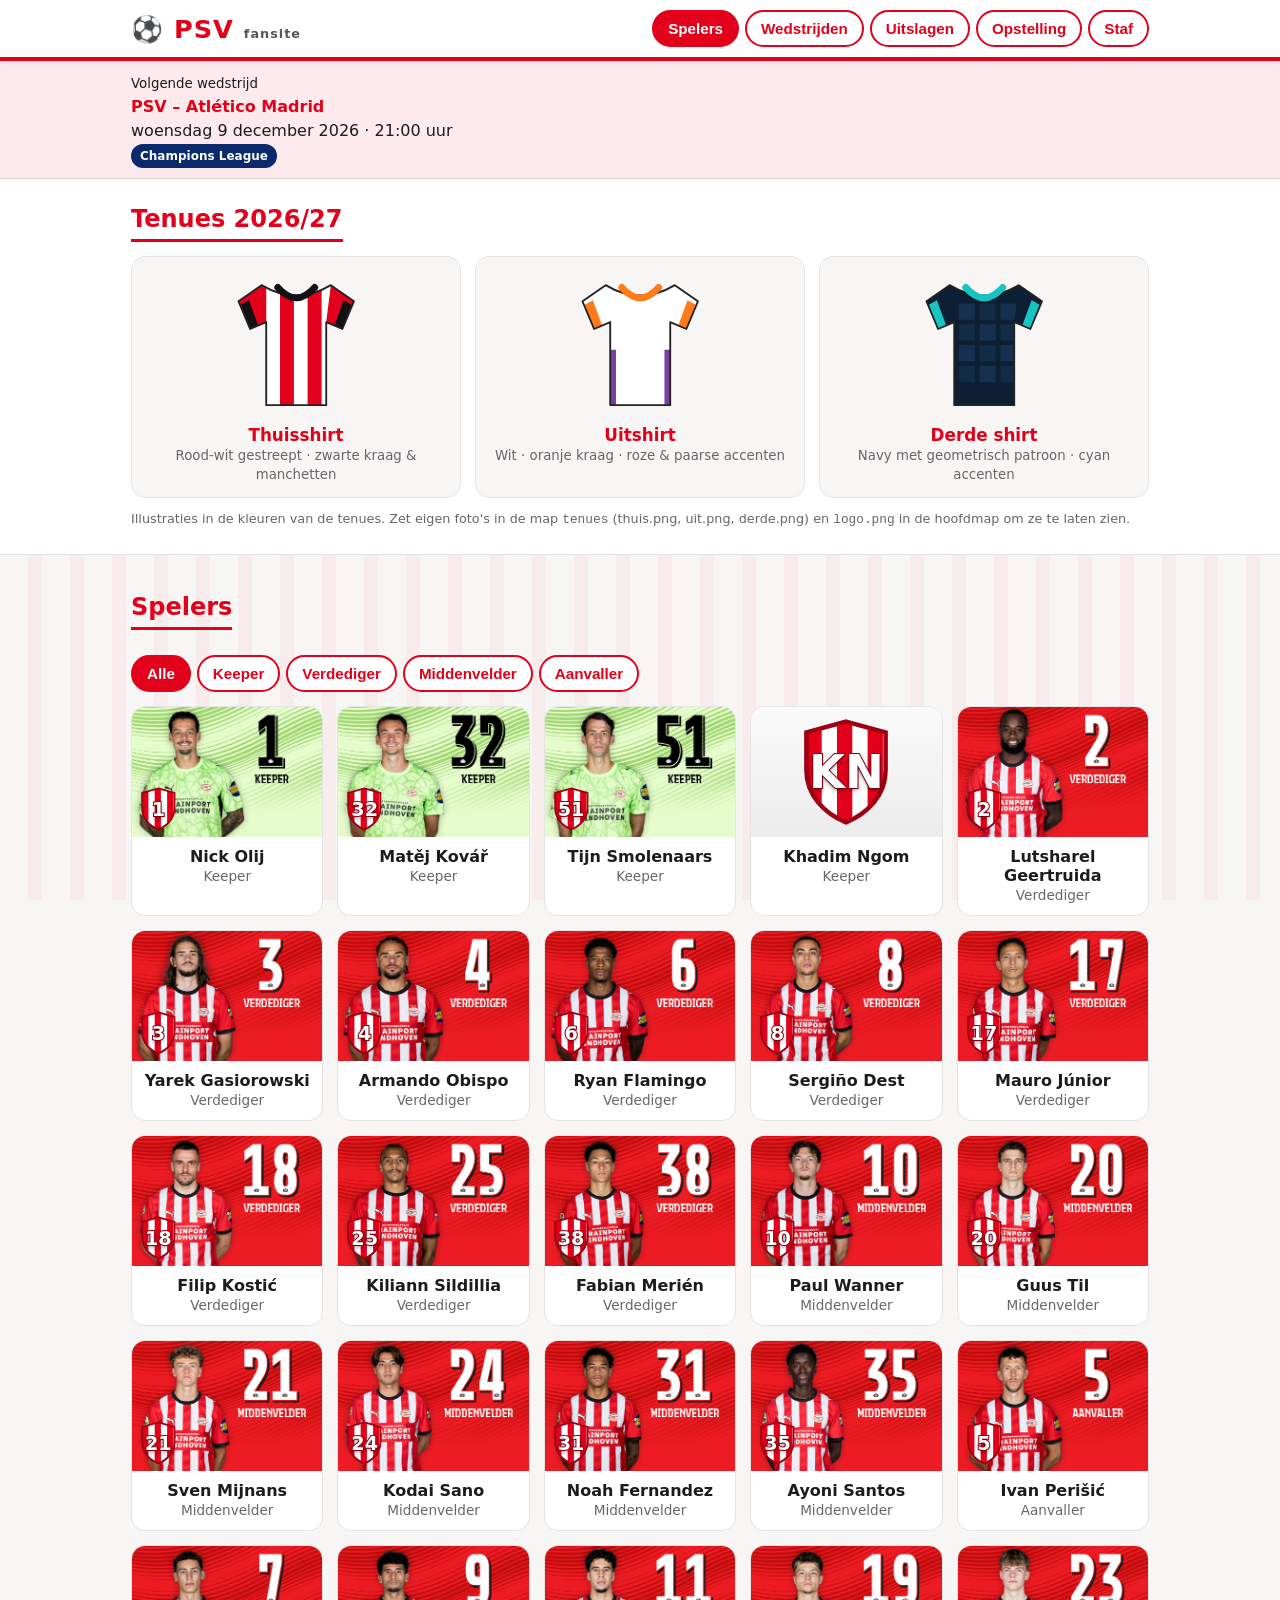
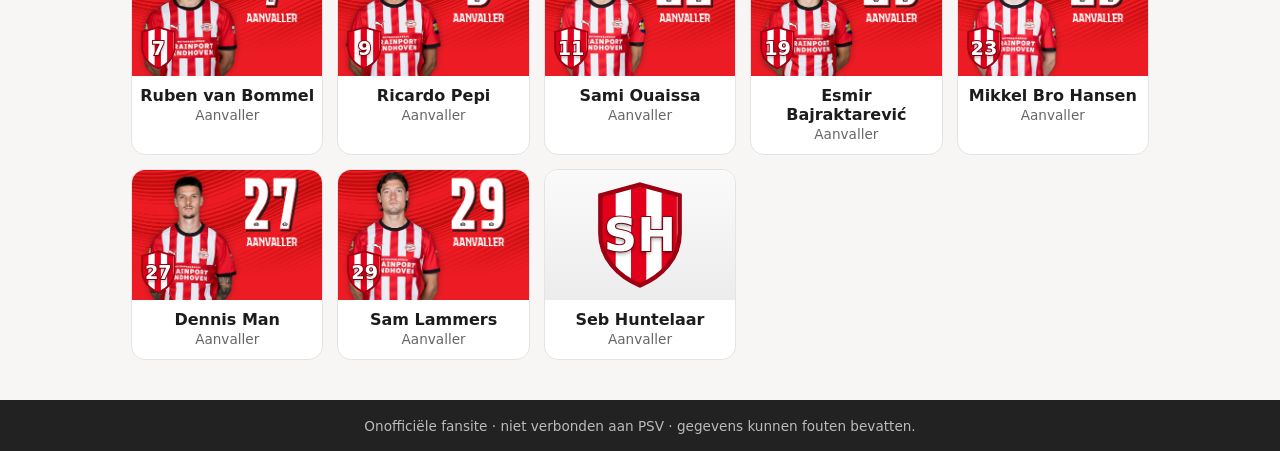
==== commit c4eb5c43: "Voeg Staf-tab toe: trainers (Bosz + assistenten), medische staf en performance coaches" ====
--- a/index.html
+++ b/index.html
@@ -4,7 +4,7 @@
   <meta charset="UTF-8">
   <meta name="viewport" content="width=device-width, initial-scale=1">
   <title>PSV Fansite</title>
-  <meta name="description" content="Een fansite over PSV: spelers, wedstrijden, uitslagen en opstelling.">
+  <meta name="description" content="Een fansite over PSV: spelers, wedstrijden, uitslagen, opstelling en staf.">
   <link rel="stylesheet" href="style.css">
 </head>
 <body>
@@ -16,6 +16,7 @@
         <button data-tab="wedstrijden">Wedstrijden</button>
         <button data-tab="uitslagen">Uitslagen</button>
         <button data-tab="opstelling">Opstelling</button>
+        <button data-tab="staf">Staf</button>
       </nav>
     </div>
   </header>
@@ -54,6 +55,17 @@
       <p id="opsInfo" class="muted"></p>
       <div class="pitch" id="pitch"></div>
     </section>
+
+    <section id="staf" class="tab">
+      <h2>Technische staf</h2>
+      <div class="staf-grid" id="stafTrainers"></div>
+
+      <h2 class="staf-sub">Medische staf</h2>
+      <div class="staf-grid" id="stafMedisch"></div>
+
+      <h2 class="staf-sub">Performance</h2>
+      <div class="staf-grid" id="stafPerformance"></div>
+    </section>
   </main>
 
   <div id="modal" class="modal" hidden>
--- a/style.css
+++ b/style.css
@@ -1,8 +1,23 @@
-:root{--red:#e2001a;--dark:#9d0012;--ink:#1c1c1c;--bg:#f6f6f6;--line:#e4e4e4}
+:root{--red:#e2001a;--dark:#9d0012;--ink:#1c1c1c;--bg:#f8f5f5;--line:#e4e4e4}
 *{box-sizing:border-box}
-body{margin:0;font-family:system-ui,-apple-system,"Segoe UI",Roboto,sans-serif;color:var(--ink);background:var(--bg)}
+body{
+  margin:0;
+  font-family:system-ui,-apple-system,"Segoe UI",Roboto,sans-serif;
+  color:var(--ink);
+  background-color:#f8f5f5;
+  background-image:
+    repeating-linear-gradient(
+      90deg,
+      transparent 0,
+      transparent 28px,
+      rgba(226,0,26,0.04) 28px,
+      rgba(226,0,26,0.04) 42px
+    ),
+    linear-gradient(180deg, #fff 0%, #f8f5f5 120px);
+  background-attachment: fixed;
+}
 .wrap{max-width:1050px;margin:0 auto;padding:0 16px}
-.top{background:#fff;border-bottom:4px solid var(--red);position:sticky;top:0;z-index:5}
+.top{background:#fff;border-bottom:4px solid var(--red);position:sticky;top:0;z-index:5;box-shadow:0 2px 8px rgba(0,0,0,.06)}
 .top-in{display:flex;align-items:center;justify-content:space-between;flex-wrap:wrap;gap:8px;padding-top:10px;padding-bottom:10px}
 .logo{font-weight:900;font-size:1.6rem;color:var(--red);letter-spacing:1px}
 .logo small{font-size:.8rem;color:#555;font-weight:600}
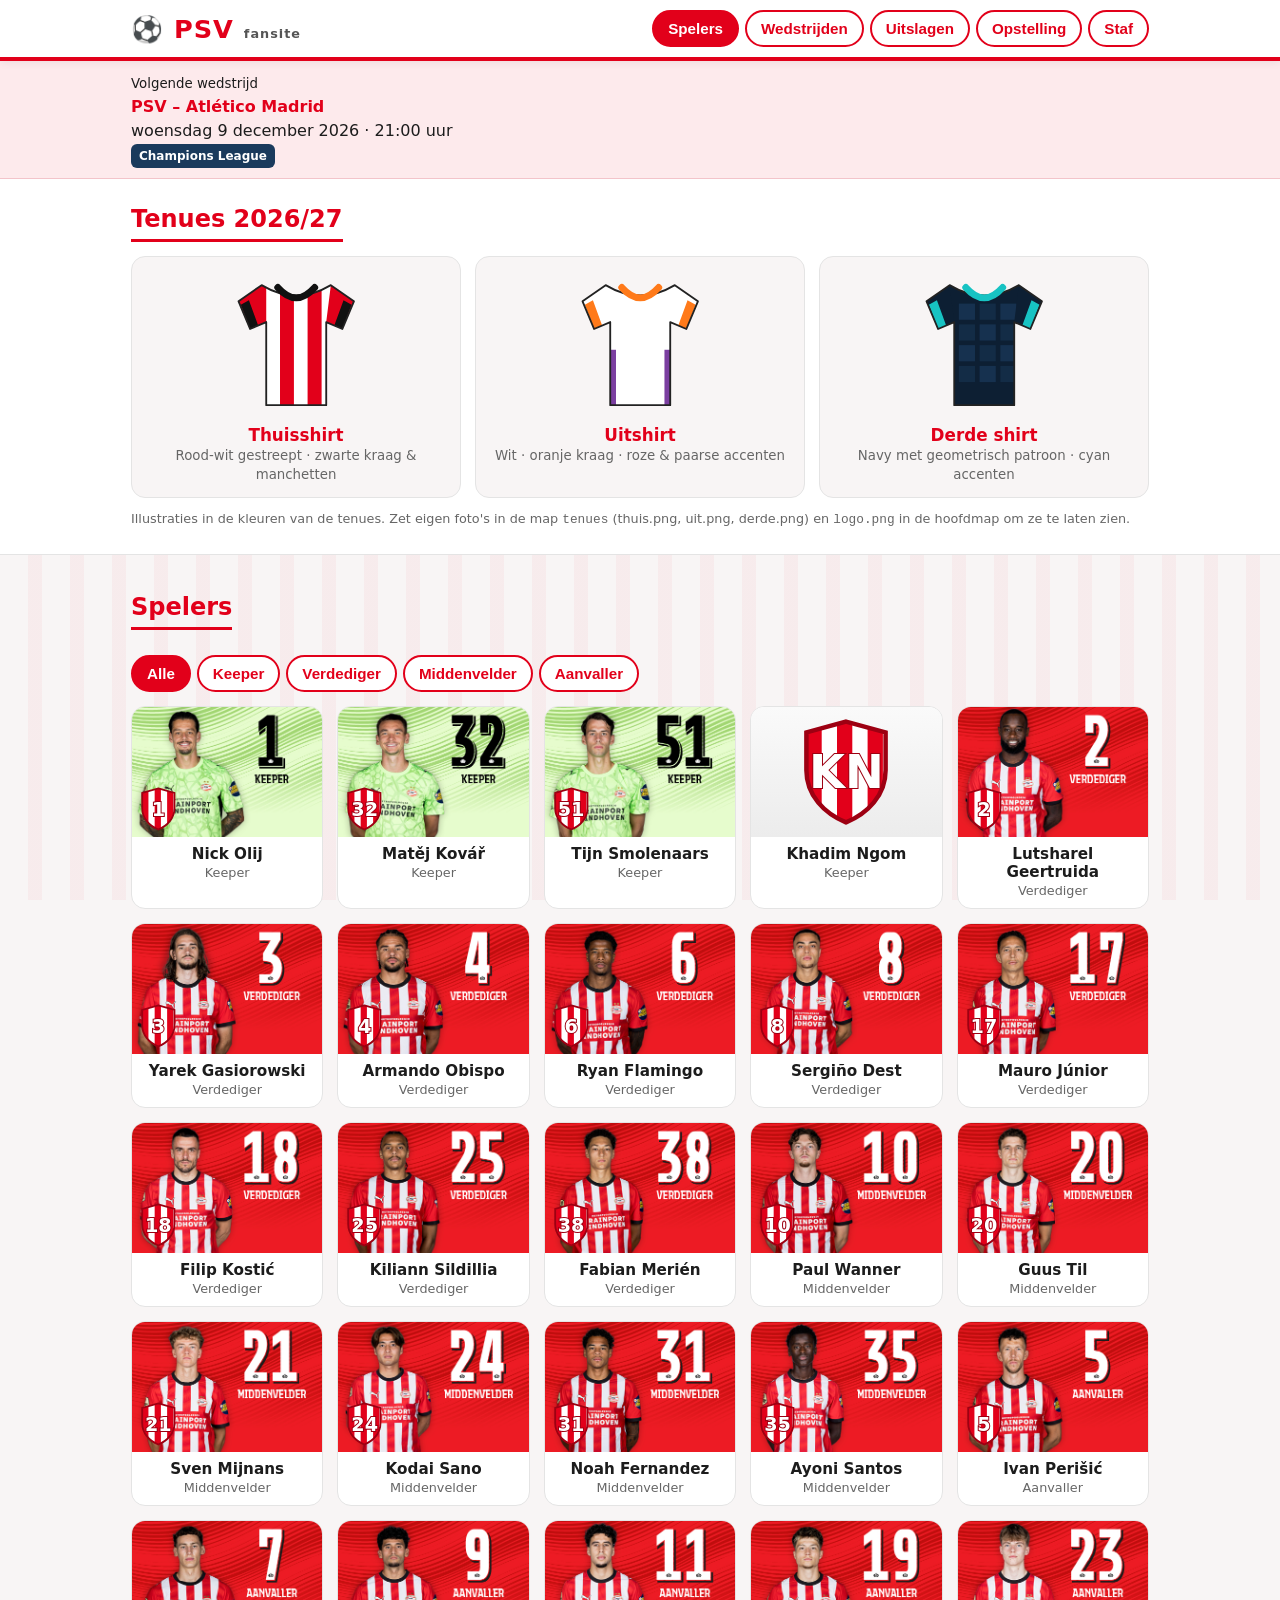
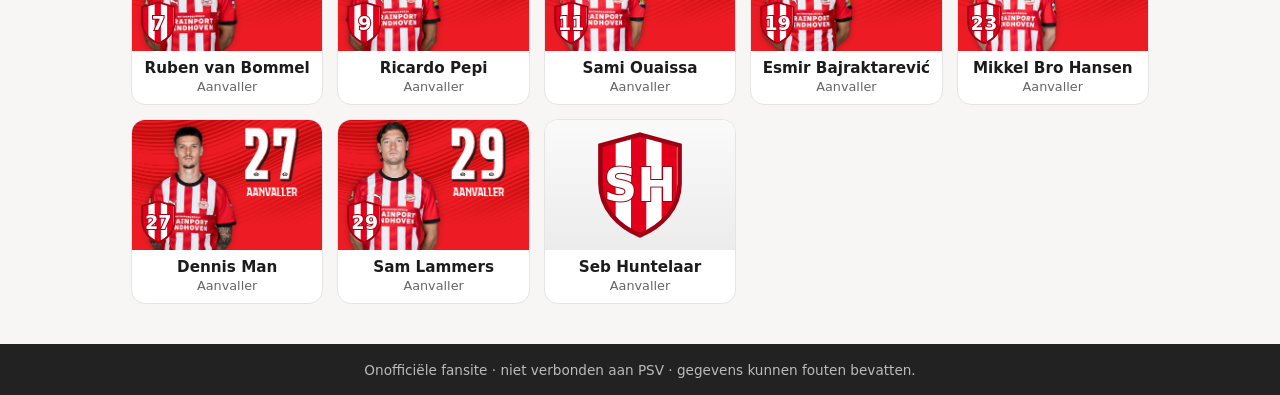
==== commit 9745bd10: "Force cache-bust scripts + harden JS so site always loads" ====
--- a/index.html
+++ b/index.html
@@ -78,8 +78,9 @@
   <footer>
     <div class="wrap">Onofficiële fansite · niet verbonden aan PSV · gegevens kunnen fouten bevatten.</div>
   </footer>
+  <!-- cache-bust v=20261125b -->
 
-  <script src="data.js"></script>
-  <script src="app.js"></script>
+  <script src="data.js?v=20261125b"></script>
+  <script src="app.js?v=20261125b"></script>
 </body>
 </html>
--- a/style.css
+++ b/style.css
@@ -38,18 +38,17 @@
 .shield,.logo-img{position:absolute;inset:0;width:100%;height:100%;object-fit:contain}
 .logo-img{opacity:.9}
 .has-logo .shield{display:none}
-.shield-nr{position:relative;font-weight:900;font-size:2.9rem;color:#fff;-webkit-text-stroke:2px #9d0012;paint-order:stroke fill;text-shadow:0 2px 4px rgba(0,0,0,.45)}
-.player .nm{padding:10px 8px 2px;font-weight:700}
-.player .ps{padding:0 8px 12px;font-size:.85rem;color:#666}
-.list{display:flex;flex-direction:column;gap:10px}
-.match{background:#fff;border:1px solid var(--line);border-left:6px solid var(--red);border-radius:12px;padding:12px 16px;display:grid;grid-template-columns:120px 1fr auto;gap:12px;align-items:center}
-.match .d{font-weight:700}
-.match .d small{display:block;color:#666;font-weight:400}
-.match .t{font-size:1.05rem}
-.badge{display:inline-block;font-size:.75rem;padding:3px 9px;border-radius:999px;background:#222;color:#fff;font-weight:700}
-.badge.cl{background:#0b2a6b}.badge.bk{background:#b07a00}.badge.er{background:var(--red)}
-.res{font-weight:900;font-size:1.2rem;min-width:70px;text-align:center;padding:6px 10px;border-radius:8px;color:#fff}
-.res.w{background:#1f9d3a}.res.g{background:#888}.res.v{background:#c0392b}
+.shield-nr{position:relative;font-weight:900;font-size:2.9rem;color:#fff;-webkit-text-stroke:2px #9d0012;paint-order:stroke fill;z-index:1}
+.nm{font-weight:800;padding:8px 8px 2px;font-size:.95rem}
+.ps{color:#666;font-size:.8rem;padding-bottom:10px}
+.list{display:flex;flex-direction:column;gap:8px}
+.match{display:grid;grid-template-columns:110px 1fr auto;gap:10px;align-items:center;background:#fff;border:1px solid var(--line);border-radius:12px;padding:10px 14px}
+.match .d{font-weight:700;font-size:.9rem}
+.match .d small{display:block;font-weight:500;color:#666;font-size:.75rem}
+.badge{display:inline-block;padding:3px 8px;border-radius:6px;font-size:.75rem;font-weight:700;color:#fff}
+.badge.er{background:#e2001a}.badge.cl{background:#1a3a5c}.badge.bk{background:#333}
+.res{font-weight:900;font-size:1.1rem;min-width:60px;text-align:right}
+.res.w{color:#1a7a2e}.res.g{color:#666}.res.v{color:#b00}
 .stats{display:flex;gap:10px;flex-wrap:wrap;margin-bottom:14px}
 .stat{background:#fff;border:1px solid var(--line);padding:8px 14px;border-radius:10px;font-weight:700}
 .muted{color:#666}
@@ -89,3 +88,11 @@
 .photo.has-photo .shield-wrap{position:absolute;left:8px;bottom:6px;height:44px;z-index:2}
 .photo.has-photo .shield-nr{font-size:1.2rem}
 .card .photo.has-photo{height:260px}
+
+/* Staf */
+.staf-sub{margin-top:28px}
+.staf-grid{display:grid;grid-template-columns:repeat(auto-fill,minmax(220px,1fr));gap:12px;margin:10px 0 8px}
+.staf-card{background:#fff;border:1px solid var(--line);border-radius:12px;padding:14px 16px;border-left:4px solid var(--red)}
+.staf-naam{font-weight:800;font-size:1.05rem;color:var(--ink)}
+.staf-functie{color:var(--red);font-weight:700;font-size:.9rem;margin-top:2px}
+.staf-info{color:#666;font-size:.85rem;margin-top:6px;line-height:1.35}
